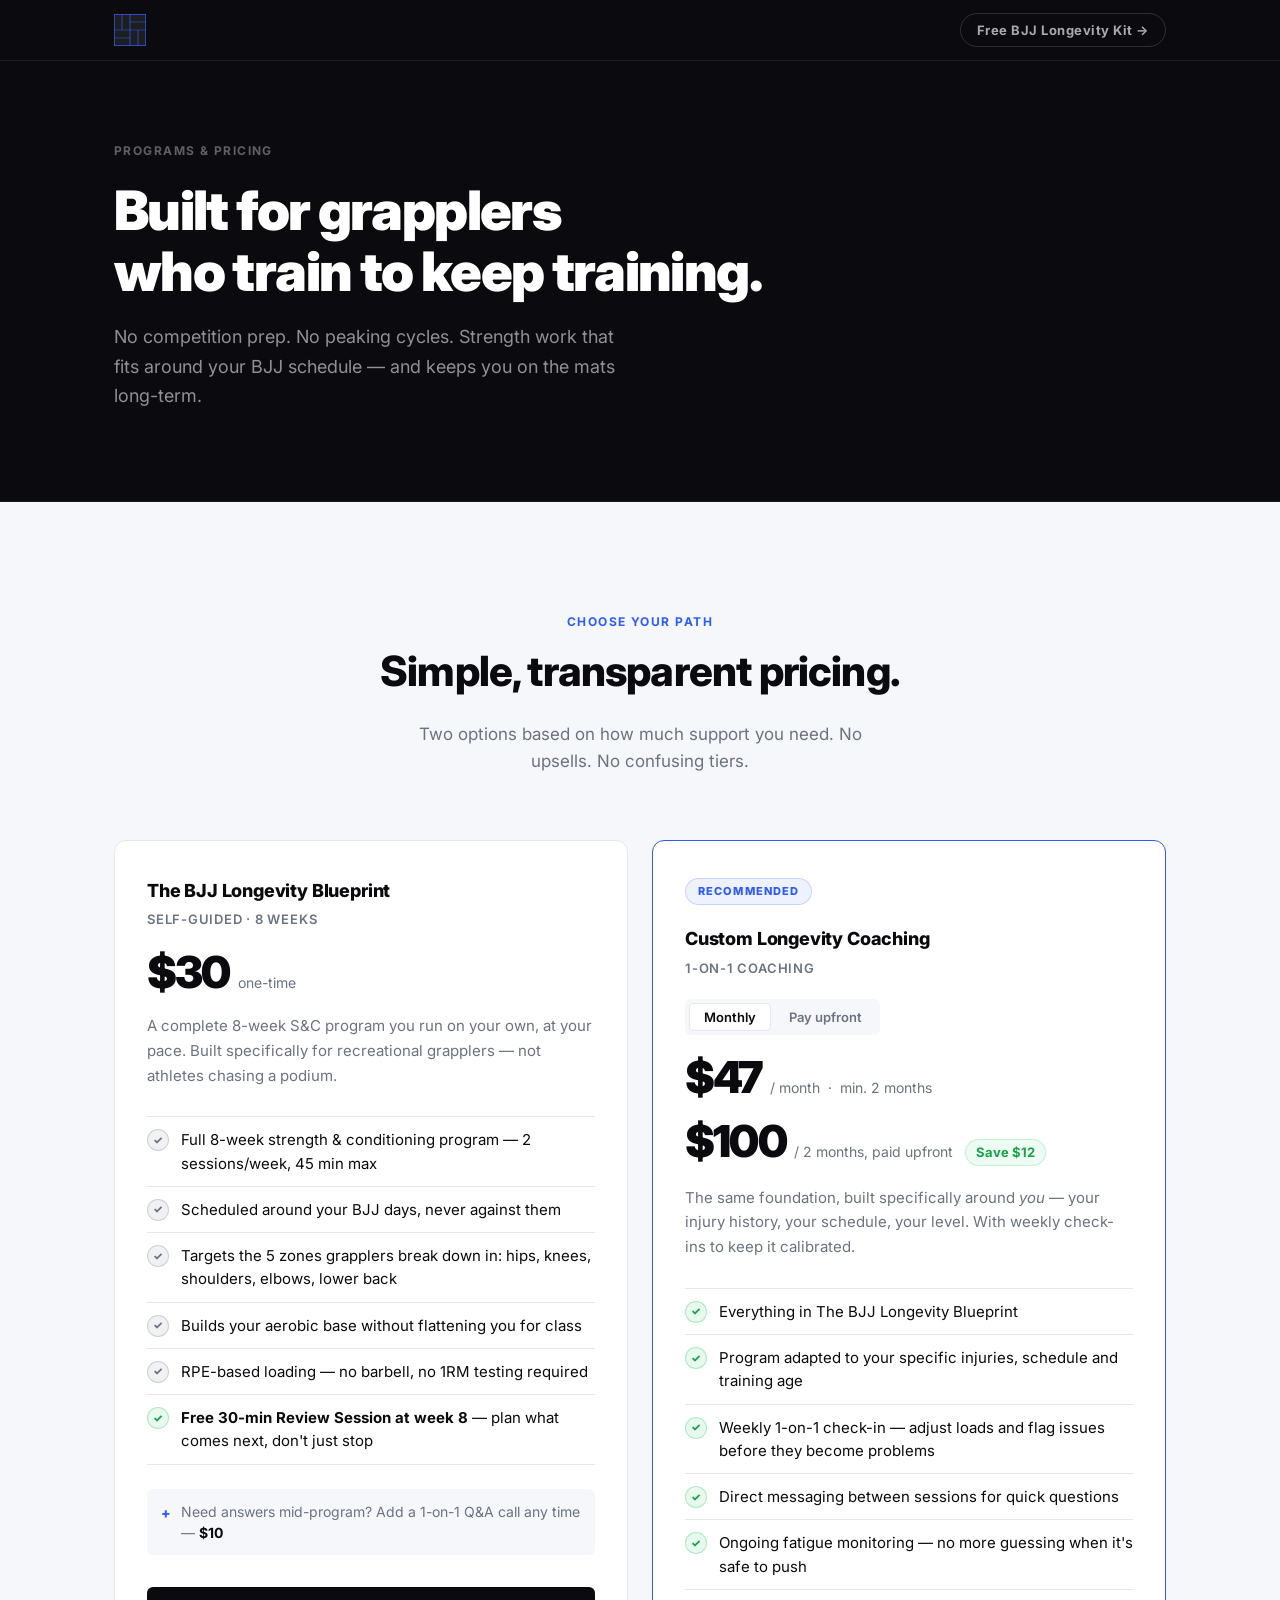
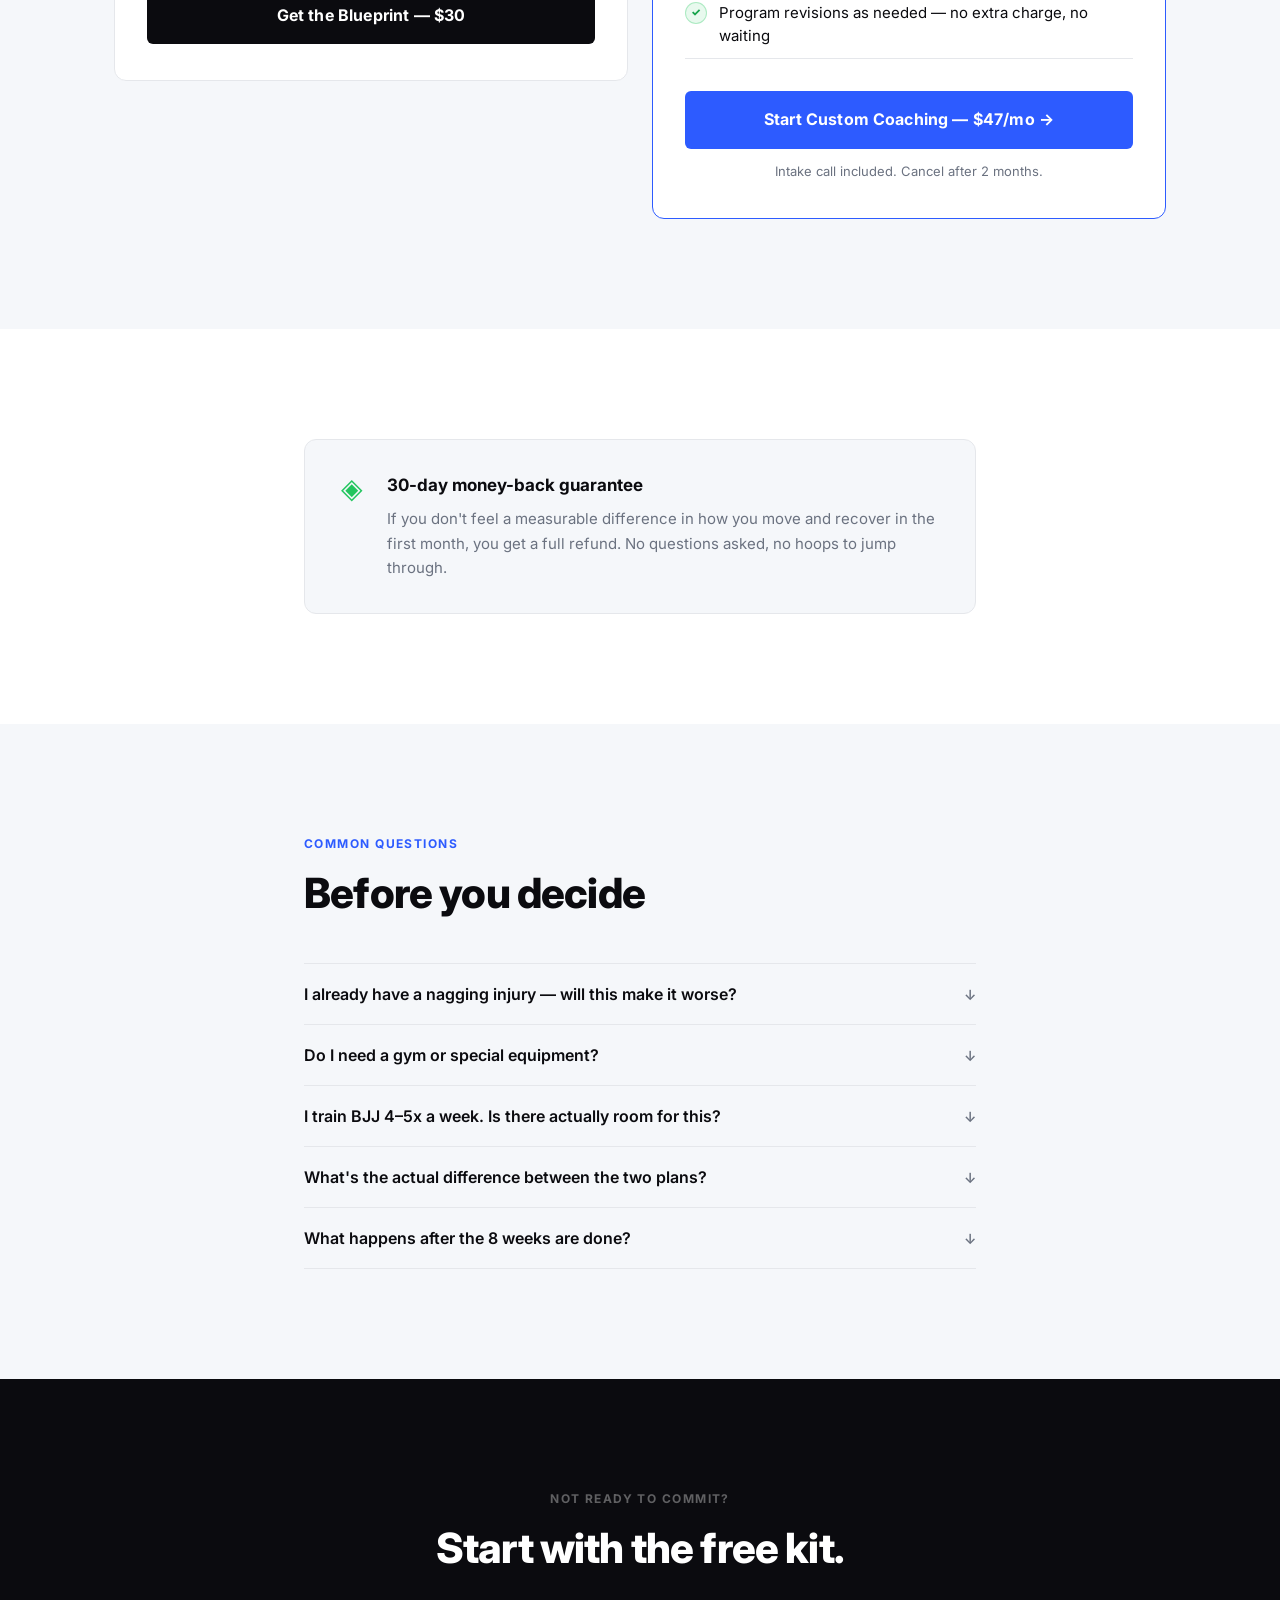
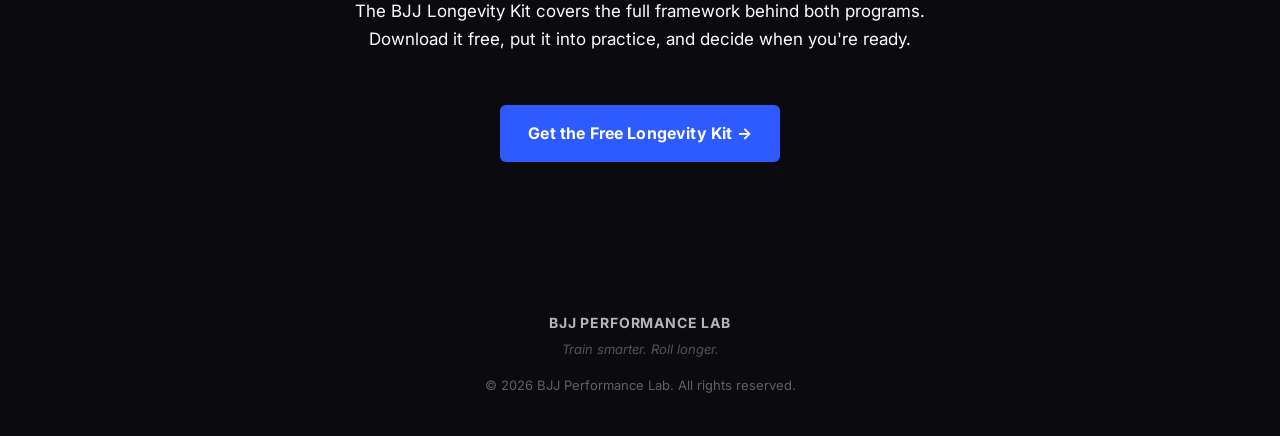
==== programs.html @ 955b558f "Add programs page, PayPal CTAs, fix logo path, and add pricing toggle - Add programs.html with two-t" ====
<!DOCTYPE html>
<html lang="en">
<head>
  <meta charset="UTF-8" />
  <meta name="viewport" content="width=device-width, initial-scale=1.0" />
  <title>Programs & Pricing — BJJ Performance Lab</title>
  <meta name="description" content="Strength and conditioning programs for BJJ practitioners who want to train pain-free for years. Two options: self-guided or 1-on-1 coaching." />
  <meta name="robots" content="index, follow" />
  <link rel="preconnect" href="https://fonts.googleapis.com" />
  <link rel="preconnect" href="https://fonts.gstatic.com" crossorigin />
  <link href="https://fonts.googleapis.com/css2?family=Inter:wght@400;500;600;700;800;900&display=swap" rel="stylesheet" />
  <link rel="stylesheet" href="styles.css" />
</head>
<body>

  <!-- ═══════════════════════════════════════════
       NAV
  ═══════════════════════════════════════════ -->
  <nav class="site-nav">
    <div class="container site-nav__inner">
      <a href="index.html" class="site-nav__logo">
        <img src="logo.svg" alt="BJJ Performance Lab" class="site-nav__logo-img" />
      </a>
      <a href="index.html" class="site-nav__pill">Free BJJ Longevity Kit →</a>
    </div>
  </nav>

  <!-- ═══════════════════════════════════════════
       HERO
  ═══════════════════════════════════════════ -->
  <section class="programs-hero">
    <div class="container">
      <div class="programs-hero__eyebrow fade-in">Programs &amp; Pricing</div>
      <h1 class="programs-hero__headline fade-in delay-1">
        Built for grapplers<br class="br-desktop" />
        who train to keep training.
      </h1>
      <p class="programs-hero__sub fade-in delay-2">
        No competition prep. No peaking cycles. Strength work that fits around
        your BJJ schedule — and keeps you on the mats long-term.
      </p>
    </div>
  </section>

  <!-- ═══════════════════════════════════════════
       PRICING
  ═══════════════════════════════════════════ -->
  <section class="section section--light">
    <div class="container">
      <div class="section__eyebrow text-center reveal">Choose your path</div>
      <h2 class="section__title text-center reveal">Simple, transparent pricing.</h2>
      <p class="pricing-intro reveal">
        Two options based on how much support you need. No upsells. No confusing tiers.
      </p>

      <div class="plan-grid">

        <!-- ── Plan 1 ── -->
        <div class="plan-card reveal">
          <div class="plan-card__header">
            <p class="plan-card__name">The BJJ Longevity Blueprint</p>
            <p class="plan-card__type">Self-guided · 8 weeks</p>
          </div>

          <div class="plan-price">
            <span class="plan-price__amount">$30</span>
            <span class="plan-price__period">one-time</span>
          </div>

          <p class="plan-card__desc">
            A complete 8-week S&amp;C program you run on your own, at your pace.
            Built specifically for recreational grapplers — not athletes chasing a podium.
          </p>

          <ul class="plan-features">
            <li class="plan-feature">
              <span class="plan-feature__check">✓</span>
              <span>Full 8-week strength &amp; conditioning program — 2 sessions/week, 45 min max</span>
            </li>
            <li class="plan-feature">
              <span class="plan-feature__check">✓</span>
              <span>Scheduled around your BJJ days, never against them</span>
            </li>
            <li class="plan-feature">
              <span class="plan-feature__check">✓</span>
              <span>Targets the 5 zones grapplers break down in: hips, knees, shoulders, elbows, lower back</span>
            </li>
            <li class="plan-feature">
              <span class="plan-feature__check">✓</span>
              <span>Builds your aerobic base without flattening you for class</span>
            </li>
            <li class="plan-feature">
              <span class="plan-feature__check">✓</span>
              <span>RPE-based loading — no barbell, no 1RM testing required</span>
            </li>
            <li class="plan-feature plan-feature--highlight">
              <span class="plan-feature__check plan-feature__check--green">✓</span>
              <span><strong>Free 30-min Review Session at week 8</strong> — plan what comes next, don't just stop</span>
            </li>
          </ul>

          <div class="plan-addon">
            <span class="plan-addon__plus">+</span>
            <span>Need answers mid-program? Add a 1-on-1 Q&amp;A call any time — <strong>$10</strong></span>
          </div>

          <a href="https://www.paypal.com/paypalme/TUUSUARIO/30" target="_blank" rel="noopener" class="btn btn--dark btn--full plan-cta">Get the Blueprint — $30</a>
        </div>

        <!-- ── Plan 2 ── -->
        <div class="plan-card plan-card--featured reveal" style="transition-delay: .14s;">
          <div class="plan-badge">Recommended</div>

          <div class="plan-card__header">
            <p class="plan-card__name">Custom Longevity Coaching</p>
            <p class="plan-card__type">1-on-1 coaching</p>
          </div>

          <div class="plan-price-toggle" role="group" aria-label="Billing period">
            <button class="price-toggle__btn price-toggle__btn--active" data-plan="monthly">Monthly</button>
            <button class="price-toggle__btn" data-plan="upfront">Pay upfront</button>
          </div>

          <div class="plan-price" id="price-monthly">
            <span class="plan-price__amount">$47</span>
            <span class="plan-price__period">/ month &nbsp;·&nbsp; min. 2 months</span>
          </div>
          <div class="plan-price" id="price-upfront" hidden>
            <span class="plan-price__amount">$100</span>
            <span class="plan-price__period">/ 2 months, paid upfront</span>
            <span class="plan-price__save">Save $12</span>
          </div>

          <p class="plan-card__desc">
            The same foundation, built specifically around <em>you</em> — your injury history,
            your schedule, your level. With weekly check-ins to keep it calibrated.
          </p>

          <ul class="plan-features">
            <li class="plan-feature">
              <span class="plan-feature__check plan-feature__check--green">✓</span>
              <span>Everything in The BJJ Longevity Blueprint</span>
            </li>
            <li class="plan-feature">
              <span class="plan-feature__check plan-feature__check--green">✓</span>
              <span>Program adapted to your specific injuries, schedule and training age</span>
            </li>
            <li class="plan-feature">
              <span class="plan-feature__check plan-feature__check--green">✓</span>
              <span>Weekly 1-on-1 check-in — adjust loads and flag issues before they become problems</span>
            </li>
            <li class="plan-feature">
              <span class="plan-feature__check plan-feature__check--green">✓</span>
              <span>Direct messaging between sessions for quick questions</span>
            </li>
            <li class="plan-feature">
              <span class="plan-feature__check plan-feature__check--green">✓</span>
              <span>Ongoing fatigue monitoring — no more guessing when it's safe to push</span>
            </li>
            <li class="plan-feature">
              <span class="plan-feature__check plan-feature__check--green">✓</span>
              <span>Program revisions as needed — no extra charge, no waiting</span>
            </li>
          </ul>

          <a href="https://www.paypal.com/paypalme/TUUSUARIO/47" target="_blank" rel="noopener" class="btn btn--primary btn--full plan-cta" id="featured-cta" data-url-monthly="https://www.paypal.com/paypalme/TUUSUARIO/47" data-url-upfront="https://www.paypal.com/paypalme/TUUSUARIO/100">
            Start Custom Coaching — $47/mo →
          </a>
          <p class="plan-card__footnote">Intake call included. Cancel after 2 months.</p>
        </div>

      </div>
    </div>
  </section>

  <!-- ═══════════════════════════════════════════
       GUARANTEE
  ═══════════════════════════════════════════ -->
  <section class="section section--white">
    <div class="container container--narrow">
      <div class="guarantee-box reveal">
        <div class="guarantee-mark">◈</div>
        <div>
          <h3 class="guarantee-title">30-day money-back guarantee</h3>
          <p class="guarantee-body">
            If you don't feel a measurable difference in how you move and recover
            in the first month, you get a full refund. No questions asked, no hoops to jump through.
          </p>
        </div>
      </div>
    </div>
  </section>

  <!-- ═══════════════════════════════════════════
       FAQ
  ═══════════════════════════════════════════ -->
  <section class="section section--light">
    <div class="container container--narrow">
      <div class="section__eyebrow reveal">Common questions</div>
      <h2 class="section__title reveal">Before you decide</h2>

      <div class="faq-list">

        <div class="faq-item reveal">
          <button class="faq-question" aria-expanded="false">
            I already have a nagging injury — will this make it worse?
            <span class="faq-arrow">↓</span>
          </button>
          <div class="faq-answer" role="region">
            <p>The Blueprint is built with joint longevity as the primary design constraint, not performance output. Every exercise selection prioritises load tolerance and tissue resilience over intensity. If you have a specific issue, the Custom Coaching plan lets us work around it directly from week one — no generic modifications, just a program built for your actual situation.</p>
          </div>
        </div>

        <div class="faq-item reveal">
          <button class="faq-question" aria-expanded="false">
            Do I need a gym or special equipment?
            <span class="faq-arrow">↓</span>
          </button>
          <div class="faq-answer" role="region">
            <p>No barbell required. The program is designed around equipment most people already have access to — dumbbells, resistance bands, and bodyweight movements. If you train at a fully-equipped gym, there are progressions for that too. Either way works.</p>
          </div>
        </div>

        <div class="faq-item reveal">
          <button class="faq-question" aria-expanded="false">
            I train BJJ 4–5x a week. Is there actually room for this?
            <span class="faq-arrow">↓</span>
          </button>
          <div class="faq-answer" role="region">
            <p>That's exactly who this is built for. The program caps at 2 strength sessions per week, never scheduled on your BJJ or open mat days. Sessions run 45 minutes max. The entire premise is that BJJ comes first — always. If you train 5 days on the mats, there are still 2 days to build the physical base that supports it.</p>
          </div>
        </div>

        <div class="faq-item reveal">
          <button class="faq-question" aria-expanded="false">
            What's the actual difference between the two plans?
            <span class="faq-arrow">↓</span>
          </button>
          <div class="faq-answer" role="region">
            <p>The Blueprint is a well-structured program you follow independently — it works for most recreational grapplers without modification. Custom Coaching starts from the same foundation, but adapts every variable to your specific context: injury history, schedule, training age, and goals. You also get weekly check-ins to course-correct in real time. If you're managing a chronic issue or want a coach in your corner, that's when Custom Coaching pays for itself.</p>
          </div>
        </div>

        <div class="faq-item reveal">
          <button class="faq-question" aria-expanded="false">
            What happens after the 8 weeks are done?
            <span class="faq-arrow">↓</span>
          </button>
          <div class="faq-answer" role="region">
            <p>Both plans include a free Review Session at the end of week 8. We go over what changed, what's still a work in progress, and map out what comes next — whether that's a follow-on program phase, continued coaching, or just a clear maintenance plan. You won't be left with a document and no direction.</p>
          </div>
        </div>

      </div>
    </div>
  </section>

  <!-- ═══════════════════════════════════════════
       FINAL CTA
  ═══════════════════════════════════════════ -->
  <section class="section section--cta">
    <div class="container container--narrow text-center">
      <div class="section__eyebrow reveal" style="color: rgba(255,255,255,.35);">Not ready to commit?</div>
      <h2 class="section__title reveal">Start with the free kit.</h2>
      <p class="section__body reveal" style="margin-inline: auto;">
        The BJJ Longevity Kit covers the full framework behind both programs.
        Download it free, put it into practice, and decide when you're ready.
      </p>
      <a href="index.html" class="btn btn--primary reveal programs-final-cta">Get the Free Longevity Kit →</a>
    </div>
  </section>

  <!-- ═══════════════════════════════════════════
       FOOTER
  ═══════════════════════════════════════════ -->
  <footer class="footer" id="contact">
    <div class="container">
      <p class="footer__brand">BJJ Performance Lab</p>
      <p class="footer__tagline">Train smarter. Roll longer.</p>
      <p class="footer__copy">© 2026 BJJ Performance Lab. All rights reserved.</p>
    </div>
  </footer>

  <script src="script.js"></script>
  <script src="programs.js"></script>
</body>
</html>
---- styles.css ----
/* ═══════════════════════════════════════════
   RESET & BASE
═══════════════════════════════════════════ */
*, *::before, *::after {
  box-sizing: border-box;
  margin: 0;
  padding: 0;
}

:root {
  --black:       #0B0B0F;
  --near-black:  #0B0B0F;
  --dark:        #0B0B0F;
  --dark-mid:    #1a1a24;
  --mid:         #3a3a3a;
  --subtle:      #6B7280;
  --border:      #e5e7eb;
  --light:       #F5F7FA;
  --white:       #ffffff;

  --accent:      #2D5BFF;
  --accent-dark: #1a3fd4;

  --font: 'Inter', -apple-system, BlinkMacSystemFont, 'Segoe UI', sans-serif;

  --radius-sm:  6px;
  --radius-md:  12px;
  --radius-lg:  20px;

  --shadow-sm:  none;
  --shadow-md:  none;
  --shadow-lg:  none;
}

html {
  scroll-behavior: smooth;
  -webkit-text-size-adjust: 100%;
}

body {
  font-family: var(--font);
  font-size: 16px;
  line-height: 1.6;
  color: var(--dark);
  background: var(--white);
  -webkit-font-smoothing: antialiased;
}

img { max-width: 100%; display: block; }
a   { color: inherit; text-decoration: none; }

/* ═══════════════════════════════════════════
   LAYOUT
═══════════════════════════════════════════ */
.container {
  width: 100%;
  max-width: 1100px;
  margin-inline: auto;
  padding-inline: 24px;
}
.container--narrow {
  max-width: 720px;
}

.text-center { text-align: center; }

.br-desktop { display: none; }
@media (min-width: 768px) {
  .br-desktop { display: block; }
}

/* ═══════════════════════════════════════════
   SECTION BASE
═══════════════════════════════════════════ */
.section {
  padding-block: 80px;
}
@media (min-width: 768px) {
  .section { padding-block: 110px; }
}

.section--white  { background: var(--white); }
.section--light  { background: var(--light); }
.section--dark   {
  background: var(--near-black);
  color: var(--white);
}
.section--cta {
  background: var(--dark);
  color: var(--white);
}

.section__eyebrow {
  font-size: 12px;
  font-weight: 700;
  letter-spacing: .12em;
  text-transform: uppercase;
  color: var(--accent);
  margin-bottom: 16px;
}

.section__title {
  font-size: clamp(1.75rem, 4vw, 2.6rem);
  font-weight: 800;
  line-height: 1.2;
  letter-spacing: -.02em;
  margin-bottom: 24px;
}

.section__body {
  font-size: 1.0625rem;
  color: inherit;
  opacity: .85;
  margin-bottom: 20px;
  max-width: 620px;
}
.section--white  .section__body,
.section--light  .section__body { color: var(--mid); opacity: 1; }

.section__body--large {
  font-size: 1.25rem;
  font-weight: 600;
  color: var(--dark);
}

.divider {
  width: 48px;
  height: 3px;
  background: var(--accent);
  margin-block: 32px;
  border-radius: 2px;
}
.text-center .divider { margin-inline: auto; }

/* ═══════════════════════════════════════════
   BUTTONS
═══════════════════════════════════════════ */
.btn {
  display: inline-flex;
  align-items: center;
  justify-content: center;
  font-family: var(--font);
  font-size: 1rem;
  font-weight: 700;
  letter-spacing: .01em;
  border: none;
  border-radius: var(--radius-sm);
  padding: 16px 28px;
  cursor: pointer;
  transition: background .18s ease, transform .12s ease, box-shadow .18s ease;
  white-space: nowrap;
}
.btn:active { transform: scale(.98); }

.btn--primary {
  background: var(--accent);
  color: var(--white);
}
.btn--primary:hover {
  background: var(--accent-dark);
}

.btn--full { width: 100%; }

/* ═══════════════════════════════════════════
   HERO
═══════════════════════════════════════════ */
.hero {
  background: var(--black);
  color: var(--white);
  padding-block: 90px 100px;
  position: relative;
  overflow: hidden;
}

.hero::before {
  content: '';
  position: absolute;
  inset: 0;
  background: none;
  pointer-events: none;
}

.hero__badge {
  display: inline-flex;
  align-items: center;
  gap: 8px;
  font-size: 12px;
  font-weight: 700;
  letter-spacing: .1em;
  text-transform: uppercase;
  color: rgba(255,255,255,.5);
  border: 1px solid rgba(255,255,255,.12);
  border-radius: 100px;
  padding: 6px 14px;
  margin-bottom: 28px;
}

.hero__headline {
  font-size: clamp(2.2rem, 5.5vw, 3.8rem);
  font-weight: 900;
  line-height: 1.12;
  letter-spacing: -.03em;
  margin-bottom: 24px;
  max-width: 780px;
}

.hero__sub {
  font-size: clamp(1rem, 2vw, 1.2rem);
  line-height: 1.65;
  color: rgba(255,255,255,.7);
  margin-bottom: 44px;
  max-width: 560px;
}
.hero__sub strong { color: var(--white); }

.hero__proof {
  display: flex;
  align-items: center;
  gap: 10px;
  font-size: .875rem;
  color: rgba(255,255,255,.4);
  margin-top: 20px;
}
.proof-dot {
  width: 8px;
  height: 8px;
  border-radius: 50%;
  background: #22c55e;
  flex-shrink: 0;
  box-shadow: 0 0 0 3px rgba(34,197,94,.25);
  animation: pulse-dot 2s ease-in-out infinite;
}
@keyframes pulse-dot {
  0%, 100% { box-shadow: 0 0 0 3px rgba(34,197,94,.25); }
  50%       { box-shadow: 0 0 0 6px rgba(34,197,94,.10); }
}

/* ═══════════════════════════════════════════
   OPT-IN BOX
═══════════════════════════════════════════ */
.opt-in-box {
  background: rgba(255,255,255,.05);
  border: 1px solid rgba(255,255,255,.1);
  border-radius: var(--radius-md);
  padding: 32px;
  max-width: 560px;
  backdrop-filter: blur(10px);
}
.opt-in-box--cta {
  background: rgba(255,255,255,.04);
  border-color: rgba(255,255,255,.1);
  margin-inline: auto;
  max-width: 520px;
}

.opt-in-box__label {
  font-size: .9375rem;
  color: rgba(255,255,255,.6);
  margin-bottom: 20px;
}
.opt-in-box__label strong { color: var(--white); }

.opt-in-form {}

.form-row {
  display: flex;
  flex-direction: column;
  gap: 12px;
  margin-bottom: 14px;
}
@media (min-width: 520px) {
  .form-row { flex-direction: row; }
  .form-row input { flex: 1; }
}

.opt-in-form input {
  font-family: var(--font);
  font-size: .9375rem;
  color: var(--white);
  background: rgba(255,255,255,.08);
  border: 1px solid rgba(255,255,255,.15);
  border-radius: var(--radius-sm);
  padding: 14px 16px;
  width: 100%;
  outline: none;
  transition: border-color .15s, background .15s;
}
.opt-in-form input::placeholder { color: rgba(255,255,255,.35); }
.opt-in-form input:focus {
  border-color: rgba(255,255,255,.4);
  background: rgba(255,255,255,.12);
}
.opt-in-form input.error {
  border-color: var(--accent);
}

.opt-in-box__disclaimer {
  font-size: .8125rem;
  color: rgba(255,255,255,.3);
  text-align: center;
  margin-top: 12px;
}

/* Form success state */
.form-success {
  display: flex;
  flex-direction: column;
  align-items: center;
  gap: 12px;
  padding: 16px 0;
  color: var(--white);
  text-align: center;
}
.form-success__icon {
  display: flex;
  align-items: center;
  justify-content: center;
  width: 48px;
  height: 48px;
  background: rgba(34,197,94,.2);
  border: 2px solid #22c55e;
  border-radius: 50%;
  font-size: 1.25rem;
  color: #22c55e;
}
.form-success p { opacity: .9; }

/* ═══════════════════════════════════════════
   PROBLEM / PAIN CARDS
═══════════════════════════════════════════ */
.pain-grid {
  display: grid;
  gap: 20px;
  margin-top: 48px;
}
@media (min-width: 680px) {
  .pain-grid { grid-template-columns: repeat(3, 1fr); }
}

.pain-card {
  background: var(--white);
  border: 1px solid var(--border);
  border-radius: var(--radius-md);
  padding: 28px 24px;
  transition: border-color .2s;
}
.pain-card:hover {
  border-color: #d1d5db;
}
.pain-card__icon {
  font-size: 2rem;
  margin-bottom: 14px;
}
.pain-card h3 {
  font-size: 1.0625rem;
  font-weight: 700;
  margin-bottom: 8px;
  color: var(--dark);
}
.pain-card p {
  font-size: .9375rem;
  color: var(--subtle);
  line-height: 1.6;
}

/* ═══════════════════════════════════════════
   COST LIST
═══════════════════════════════════════════ */
.cost-list {
  list-style: none;
  display: flex;
  flex-direction: column;
  gap: 16px;
  margin-top: 40px;
}

.cost-list__item {
  display: flex;
  align-items: flex-start;
  gap: 16px;
  font-size: 1.0625rem;
  color: rgba(255,255,255,.8);
  line-height: 1.55;
  padding: 18px 22px;
  background: rgba(255,255,255,.04);
  border: 1px solid rgba(255,255,255,.06);
  border-radius: var(--radius-sm);
}
.cost-list__icon {
  color: var(--accent);
  font-weight: 700;
  font-size: 1.1rem;
  flex-shrink: 0;
  margin-top: 2px;
}

/* ═══════════════════════════════════════════
   BENEFIT LIST
═══════════════════════════════════════════ */
.benefit-list {
  list-style: none;
  display: flex;
  flex-direction: column;
  gap: 0;
  margin-top: 48px;
}

.benefit-list__item {
  display: flex;
  align-items: flex-start;
  gap: 20px;
  padding: 24px 0;
  border-bottom: 1px solid var(--border);
}
.benefit-list__item:first-child {
  border-top: 1px solid var(--border);
}

.benefit-list__check {
  display: flex;
  align-items: center;
  justify-content: center;
  width: 28px;
  height: 28px;
  background: rgba(34,197,94,.1);
  border: 2px solid rgba(34,197,94,.3);
  border-radius: 50%;
  font-size: .8125rem;
  font-weight: 800;
  color: #16a34a;
  flex-shrink: 0;
  margin-top: 2px;
}

.benefit-list__item > div {
  display: flex;
  flex-direction: column;
  gap: 4px;
}
.benefit-list__item strong {
  font-size: 1.0625rem;
  font-weight: 700;
  color: var(--dark);
}
.benefit-list__item p {
  font-size: .9375rem;
  color: var(--subtle);
  line-height: 1.6;
  margin: 0;
}

/* ═══════════════════════════════════════════
   KIT CONTENTS
═══════════════════════════════════════════ */
.kit-contents {
  display: flex;
  flex-direction: column;
  gap: 0;
  margin-top: 44px;
  border-radius: var(--radius-md);
  overflow: hidden;
  border: 1px solid var(--border);
}

.kit-item {
  display: flex;
  align-items: flex-start;
  gap: 20px;
  padding: 24px;
  background: var(--white);
  border-bottom: 1px solid var(--border);
  transition: background .15s;
}
.kit-item:last-child { border-bottom: none; }
.kit-item:hover { background: #fafafa; }

.kit-item__num {
  font-size: .8125rem;
  font-weight: 800;
  letter-spacing: .06em;
  color: var(--accent);
  flex-shrink: 0;
  width: 28px;
  padding-top: 2px;
}
.kit-item strong {
  font-size: 1.0625rem;
  font-weight: 700;
  color: var(--dark);
  display: block;
  margin-bottom: 4px;
}
.kit-item p {
  font-size: .9375rem;
  color: var(--subtle);
  line-height: 1.6;
  margin: 0;
}

/* ═══════════════════════════════════════════
   FOOTER
═══════════════════════════════════════════ */
.footer {
  background: var(--black);
  color: rgba(255,255,255,.35);
  padding-block: 40px;
  text-align: center;
}
.footer__brand {
  font-size: .875rem;
  font-weight: 700;
  color: rgba(255,255,255,.7);
  letter-spacing: .06em;
  text-transform: uppercase;
  margin-bottom: 4px;
}
.footer__tagline {
  font-size: .8125rem;
  font-style: italic;
  margin-bottom: 16px;
  color: rgba(255,255,255,.3);
}
.footer__copy {
  font-size: .8125rem;
}

/* ═══════════════════════════════════════════
   ANIMATIONS
═══════════════════════════════════════════ */
.fade-in {
  opacity: 0;
  transform: translateY(16px);
  animation: fadeInUp .55s ease forwards;
}
.delay-1 { animation-delay: .10s; }
.delay-2 { animation-delay: .22s; }
.delay-3 { animation-delay: .36s; }
.delay-4 { animation-delay: .52s; }

@keyframes fadeInUp {
  to {
    opacity: 1;
    transform: translateY(0);
  }
}

/* Scroll-triggered reveal */
.reveal {
  opacity: 0;
  transform: translateY(22px);
  transition: opacity .55s ease, transform .55s ease;
}
.reveal.is-visible {
  opacity: 1;
  transform: translateY(0);
}

/* Stagger reveals inside containers */
.pain-card.reveal:nth-child(2) { transition-delay: .1s; }
.pain-card.reveal:nth-child(3) { transition-delay: .2s; }
.cost-list__item.reveal:nth-child(2) { transition-delay: .08s; }
.cost-list__item.reveal:nth-child(3) { transition-delay: .16s; }
.cost-list__item.reveal:nth-child(4) { transition-delay: .24s; }
.benefit-list__item.reveal:nth-child(2) { transition-delay: .06s; }
.benefit-list__item.reveal:nth-child(3) { transition-delay: .12s; }
.benefit-list__item.reveal:nth-child(4) { transition-delay: .18s; }
.benefit-list__item.reveal:nth-child(5) { transition-delay: .24s; }
.kit-item.reveal:nth-child(2) { transition-delay: .08s; }
.kit-item.reveal:nth-child(3) { transition-delay: .16s; }
.kit-item.reveal:nth-child(4) { transition-delay: .24s; }

/* ═══════════════════════════════════════════
   SITE NAV
═══════════════════════════════════════════ */
.site-nav {
  background: var(--black);
  border-bottom: 1px solid rgba(255,255,255,.07);
  position: sticky;
  top: 0;
  z-index: 100;
}

.site-nav__inner {
  display: flex;
  align-items: center;
  justify-content: space-between;
  height: 60px;
}

.site-nav__logo {
  display: flex;
  align-items: center;
  flex-shrink: 0;
}

.site-nav__logo-img {
  height: 32px;
  width: auto;
}

.site-nav__pill {
  font-size: .8125rem;
  font-weight: 700;
  letter-spacing: .04em;
  color: rgba(255,255,255,.65);
  border: 1px solid rgba(255,255,255,.15);
  border-radius: 100px;
  padding: 6px 16px;
  transition: color .18s, border-color .18s;
  white-space: nowrap;
}
.site-nav__pill:hover {
  color: var(--white);
  border-color: rgba(255,255,255,.35);
}

/* ═══════════════════════════════════════════
   PROGRAMS HERO
═══════════════════════════════════════════ */
.programs-hero {
  background: var(--black);
  color: var(--white);
  padding-block: 80px 90px;
  border-bottom: 1px solid rgba(255,255,255,.06);
}

.programs-hero__eyebrow {
  font-size: 12px;
  font-weight: 700;
  letter-spacing: .12em;
  text-transform: uppercase;
  color: rgba(255,255,255,.35);
  margin-bottom: 20px;
}

.programs-hero__headline {
  font-size: clamp(2rem, 5vw, 3.4rem);
  font-weight: 900;
  line-height: 1.12;
  letter-spacing: -.03em;
  margin-bottom: 20px;
  max-width: 700px;
}

.programs-hero__sub {
  font-size: clamp(.9375rem, 2vw, 1.125rem);
  line-height: 1.65;
  color: rgba(255,255,255,.55);
  max-width: 520px;
}

/* ═══════════════════════════════════════════
   PRICING INTRO
═══════════════════════════════════════════ */
.pricing-intro {
  font-size: 1.0625rem;
  color: var(--subtle);
  text-align: center;
  max-width: 480px;
  margin-inline: auto;
  margin-bottom: 64px;
}

/* ═══════════════════════════════════════════
   PLAN GRID
═══════════════════════════════════════════ */
.plan-grid {
  display: grid;
  gap: 24px;
  align-items: start;
}
@media (min-width: 820px) {
  .plan-grid { grid-template-columns: 1fr 1fr; }
}

/* ═══════════════════════════════════════════
   PLAN CARD
═══════════════════════════════════════════ */
.plan-card {
  background: var(--white);
  border: 1px solid var(--border);
  border-radius: var(--radius-md);
  padding: 36px 32px;
  position: relative;
}

.plan-card--featured {
  border-color: var(--accent);
  border-width: 1.5px;
}

.plan-badge {
  display: inline-block;
  font-size: 11px;
  font-weight: 800;
  letter-spacing: .1em;
  text-transform: uppercase;
  color: var(--accent);
  background: rgba(45,91,255,.08);
  border: 1px solid rgba(45,91,255,.2);
  border-radius: 100px;
  padding: 4px 12px;
  margin-bottom: 20px;
}

.plan-card__header {
  margin-bottom: 20px;
}

.plan-card__name {
  font-size: 1.125rem;
  font-weight: 800;
  color: var(--dark);
  letter-spacing: -.01em;
  margin-bottom: 4px;
}

.plan-card__type {
  font-size: .8125rem;
  font-weight: 600;
  letter-spacing: .06em;
  text-transform: uppercase;
  color: var(--subtle);
}

/* ═══════════════════════════════════════════
   PLAN PRICE
═══════════════════════════════════════════ */
.plan-price {
  display: flex;
  align-items: baseline;
  gap: 8px;
  flex-wrap: wrap;
  margin-bottom: 20px;
}

.plan-price__amount {
  font-size: clamp(2.25rem, 5vw, 2.75rem);
  font-weight: 900;
  letter-spacing: -.04em;
  color: var(--dark);
  line-height: 1;
}

.plan-price__period {
  font-size: .875rem;
  color: var(--subtle);
  line-height: 1.4;
}

.plan-price__save {
  font-size: .8125rem;
  font-weight: 700;
  color: #16a34a;
  background: rgba(34,197,94,.08);
  border: 1px solid rgba(34,197,94,.2);
  border-radius: 100px;
  padding: 2px 10px;
  margin-left: 4px;
}

/* ═══════════════════════════════════════════
   PRICE TOGGLE
═══════════════════════════════════════════ */
.plan-price-toggle {
  display: flex;
  gap: 4px;
  background: var(--light);
  border-radius: var(--radius-sm);
  padding: 4px;
  width: fit-content;
  margin-bottom: 20px;
}

.price-toggle__btn {
  font-family: var(--font);
  font-size: .8125rem;
  font-weight: 600;
  color: var(--subtle);
  background: transparent;
  border: none;
  border-radius: 4px;
  padding: 5px 14px;
  cursor: pointer;
  transition: background .15s, color .15s;
}

.price-toggle__btn--active {
  background: var(--white);
  color: var(--dark);
  border: 1px solid var(--border);
}

/* ═══════════════════════════════════════════
   PLAN DESCRIPTION
═══════════════════════════════════════════ */
.plan-card__desc {
  font-size: .9375rem;
  color: var(--subtle);
  line-height: 1.65;
  margin-bottom: 28px;
}

/* ═══════════════════════════════════════════
   PLAN FEATURES
═══════════════════════════════════════════ */
.plan-features {
  list-style: none;
  display: flex;
  flex-direction: column;
  gap: 0;
  margin-bottom: 24px;
}

.plan-feature {
  display: flex;
  align-items: flex-start;
  gap: 12px;
  padding: 11px 0;
  border-bottom: 1px solid var(--border);
  font-size: .9375rem;
  color: var(--dark);
  line-height: 1.55;
}
.plan-feature:first-child { border-top: 1px solid var(--border); }

.plan-feature--highlight {
  color: var(--dark);
}
.plan-feature--highlight strong { font-weight: 700; }

.plan-feature__check {
  display: flex;
  align-items: center;
  justify-content: center;
  width: 22px;
  height: 22px;
  border-radius: 50%;
  font-size: .6875rem;
  font-weight: 800;
  flex-shrink: 0;
  margin-top: 1px;
  background: rgba(107,114,128,.1);
  border: 1.5px solid rgba(107,114,128,.25);
  color: var(--subtle);
}

.plan-feature__check--green {
  background: rgba(34,197,94,.1);
  border-color: rgba(34,197,94,.3);
  color: #16a34a;
}

/* ═══════════════════════════════════════════
   PLAN ADD-ON NOTE
═══════════════════════════════════════════ */
.plan-addon {
  display: flex;
  align-items: flex-start;
  gap: 10px;
  background: var(--light);
  border-radius: var(--radius-sm);
  padding: 12px 14px;
  font-size: .875rem;
  color: var(--subtle);
  line-height: 1.5;
  margin-bottom: 24px;
}
.plan-addon strong { color: var(--dark); }

.plan-addon__plus {
  font-size: .875rem;
  font-weight: 800;
  color: var(--accent);
  flex-shrink: 0;
  margin-top: 1px;
}

/* ═══════════════════════════════════════════
   PLAN CTA
═══════════════════════════════════════════ */
.plan-cta {
  margin-top: 8px;
}

.plan-card__footnote {
  font-size: .8125rem;
  color: var(--subtle);
  text-align: center;
  margin-top: 12px;
}

/* ═══════════════════════════════════════════
   BUTTONS (new variants)
═══════════════════════════════════════════ */
.btn--dark {
  background: var(--dark);
  color: var(--white);
}
.btn--dark:hover {
  background: #1a1a24;
}

/* ═══════════════════════════════════════════
   GUARANTEE
═══════════════════════════════════════════ */
.guarantee-box {
  display: flex;
  align-items: flex-start;
  gap: 24px;
  background: var(--light);
  border: 1px solid var(--border);
  border-radius: var(--radius-md);
  padding: 32px 36px;
}
@media (max-width: 560px) {
  .guarantee-box { flex-direction: column; gap: 16px; padding: 24px; }
}

.guarantee-mark {
  font-size: 1.75rem;
  color: #22c55e;
  flex-shrink: 0;
  line-height: 1;
  margin-top: 2px;
}

.guarantee-title {
  font-size: 1.0625rem;
  font-weight: 700;
  color: var(--dark);
  margin-bottom: 8px;
}

.guarantee-body {
  font-size: .9375rem;
  color: var(--subtle);
  line-height: 1.65;
  margin: 0;
}

/* ═══════════════════════════════════════════
   FAQ
═══════════════════════════════════════════ */
.faq-list {
  margin-top: 44px;
  display: flex;
  flex-direction: column;
  gap: 0;
}

.faq-item {
  border-bottom: 1px solid var(--border);
}
.faq-item:first-child { border-top: 1px solid var(--border); }

.faq-question {
  width: 100%;
  display: flex;
  align-items: center;
  justify-content: space-between;
  gap: 16px;
  background: none;
  border: none;
  font-family: var(--font);
  font-size: 1rem;
  font-weight: 600;
  color: var(--dark);
  text-align: left;
  padding: 20px 0;
  cursor: pointer;
  transition: color .15s;
}
.faq-question:hover { color: var(--accent); }

.faq-arrow {
  font-size: .875rem;
  color: var(--subtle);
  flex-shrink: 0;
  transition: transform .25s ease, color .15s;
}
.faq-item--open .faq-arrow {
  transform: rotate(180deg);
  color: var(--accent);
}

.faq-answer {
  max-height: 0;
  overflow: hidden;
  transition: max-height .3s ease;
}

.faq-answer p {
  font-size: .9375rem;
  color: var(--subtle);
  line-height: 1.7;
  padding-bottom: 20px;
  margin: 0;
}

/* ═══════════════════════════════════════════
   PROGRAMS FINAL CTA BUTTON
═══════════════════════════════════════════ */
.programs-final-cta {
  margin-top: 32px;
  display: inline-flex;
}

/* ═══════════════════════════════════════════
   REVEAL STAGGER — PRICING
═══════════════════════════════════════════ */
.plan-feature.reveal:nth-child(2) { transition-delay: .05s; }
.plan-feature.reveal:nth-child(3) { transition-delay: .10s; }
.plan-feature.reveal:nth-child(4) { transition-delay: .15s; }
.plan-feature.reveal:nth-child(5) { transition-delay: .20s; }
.plan-feature.reveal:nth-child(6) { transition-delay: .25s; }
.faq-item.reveal:nth-child(2)     { transition-delay: .06s; }
.faq-item.reveal:nth-child(3)     { transition-delay: .12s; }
.faq-item.reveal:nth-child(4)     { transition-delay: .18s; }
.faq-item.reveal:nth-child(5)     { transition-delay: .24s; }
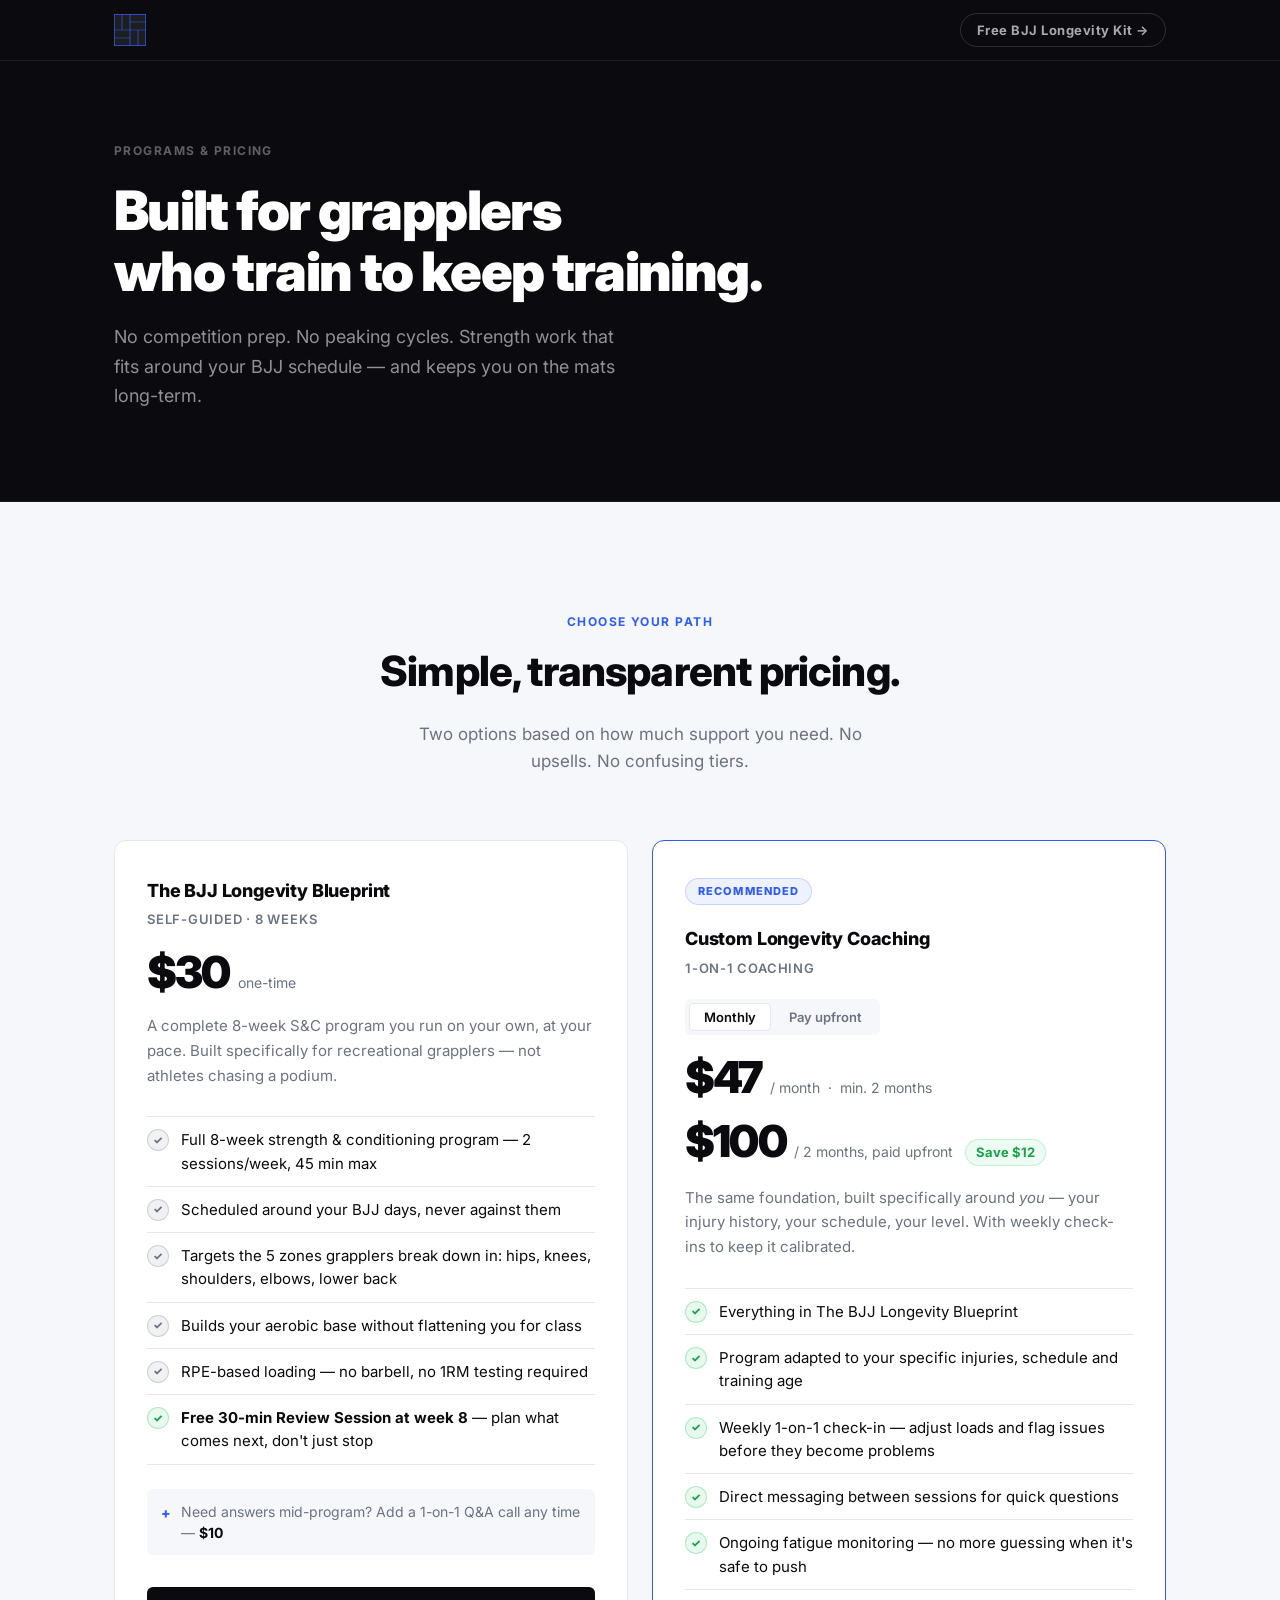
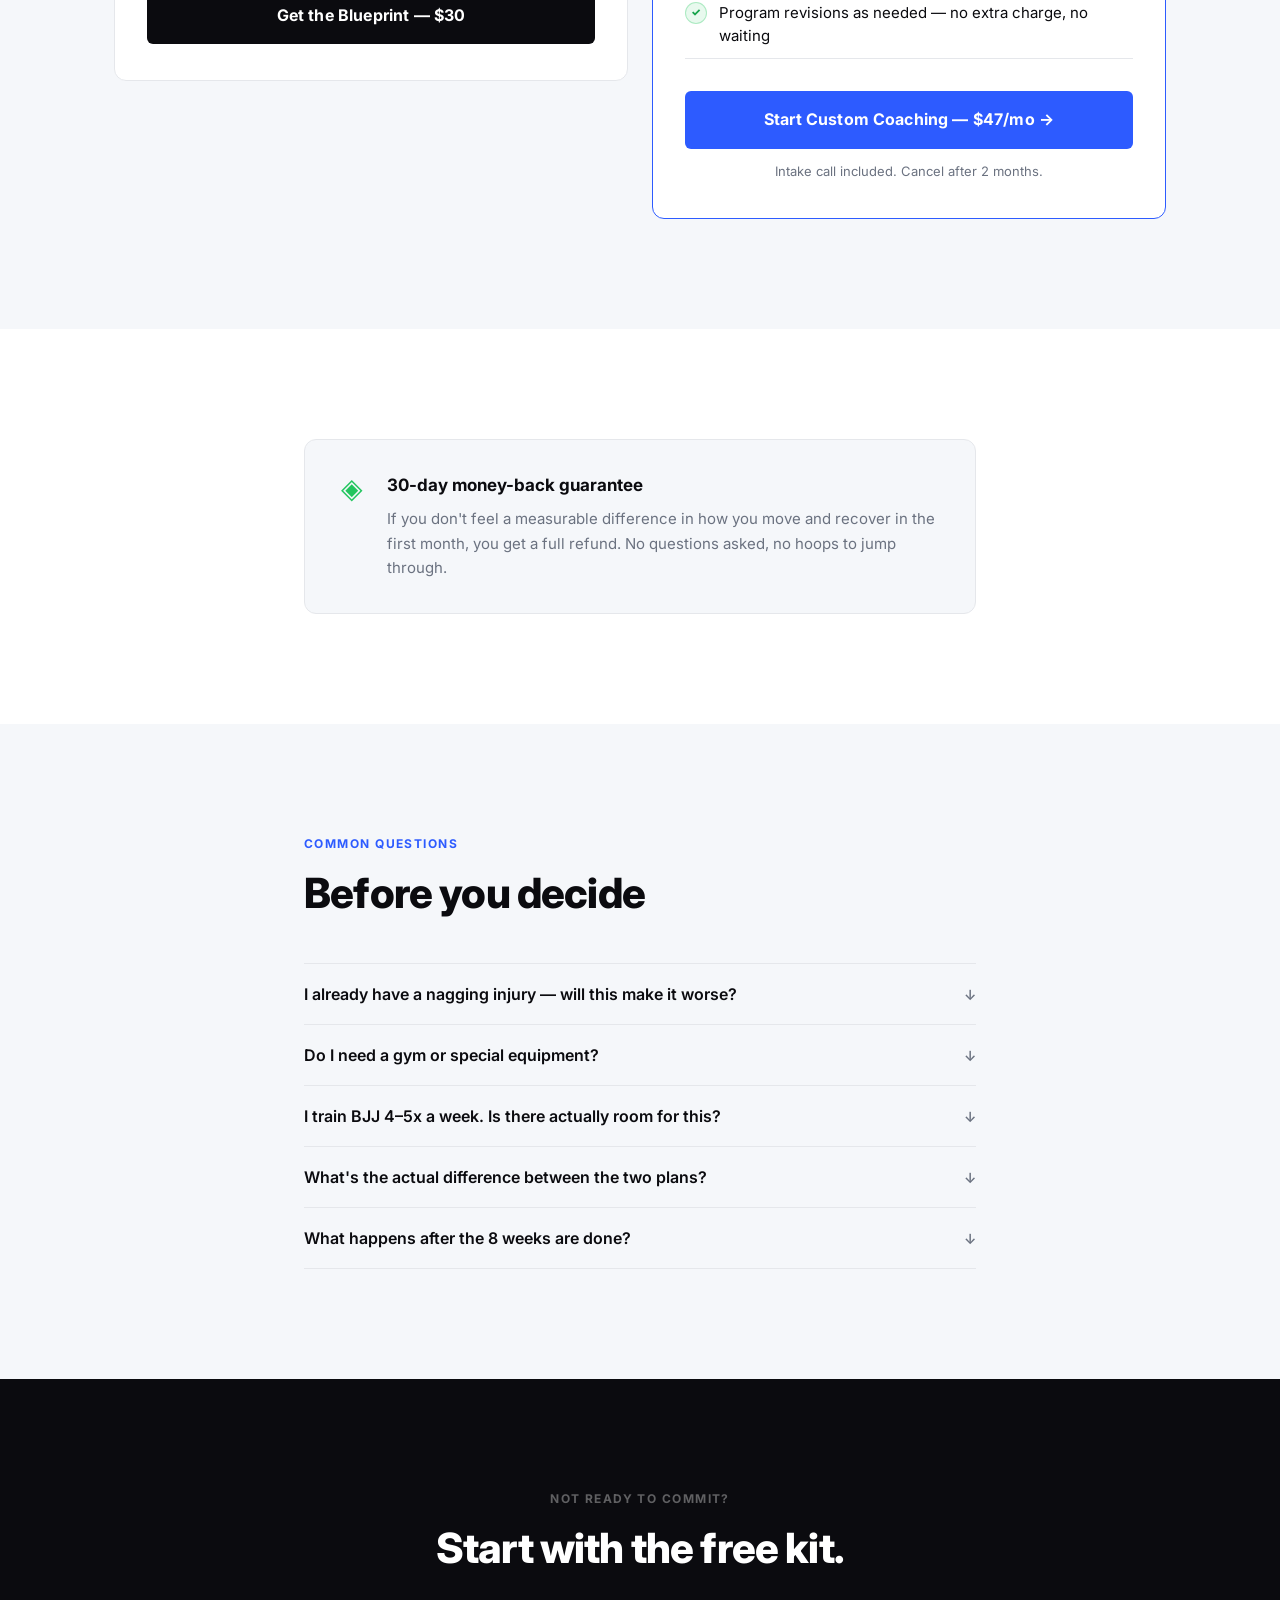
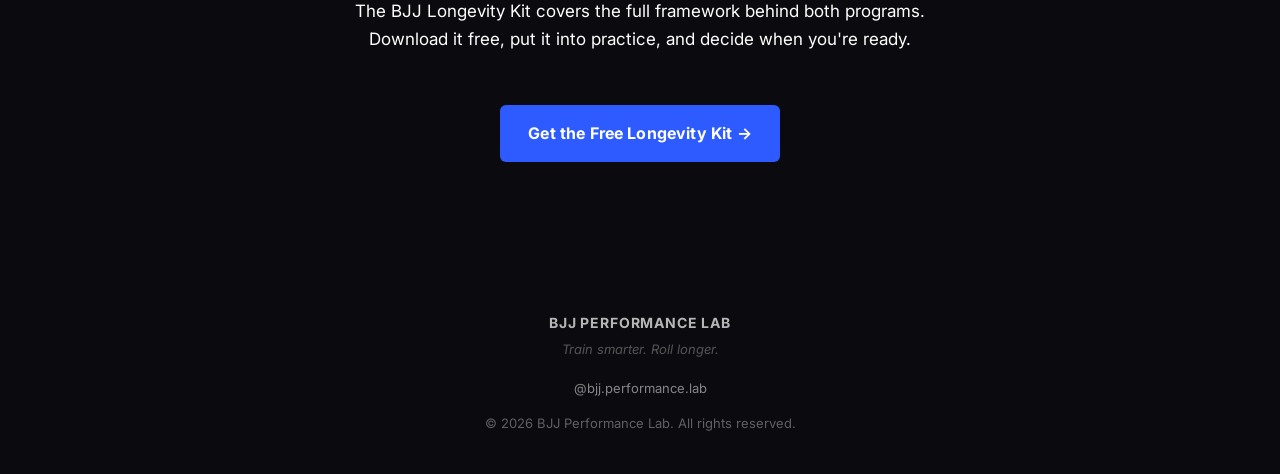
==== commit 8dc1b0f8: "Add Instagram link to footer" ====
--- a/programs.html
+++ b/programs.html
@@ -6,6 +6,11 @@
   <title>Programs & Pricing — BJJ Performance Lab</title>
   <meta name="description" content="Strength and conditioning programs for BJJ practitioners who want to train pain-free for years. Two options: self-guided or 1-on-1 coaching." />
   <meta name="robots" content="index, follow" />
+  <meta property="og:title" content="Programs & Pricing — BJJ Performance Lab" />
+  <meta property="og:description" content="Strength and conditioning programs for BJJ practitioners who want to train pain-free for years. Two options: self-guided or 1-on-1 coaching." />
+  <meta property="og:type" content="website" />
+  <meta property="og:url" content="https://humadro.github.io/bjj-performance-lab/programs" />
+  <link rel="icon" type="image/svg+xml" href="logo.svg" />
   <link rel="preconnect" href="https://fonts.googleapis.com" />
   <link rel="preconnect" href="https://fonts.gstatic.com" crossorigin />
   <link href="https://fonts.googleapis.com/css2?family=Inter:wght@400;500;600;700;800;900&display=swap" rel="stylesheet" />
@@ -277,10 +282,12 @@
     <div class="container">
       <p class="footer__brand">BJJ Performance Lab</p>
       <p class="footer__tagline">Train smarter. Roll longer.</p>
+      <p class="footer__social"><a href="https://www.instagram.com/bjj.performance.lab" target="_blank" rel="noopener" class="footer__ig-link">@bjj.performance.lab</a></p>
       <p class="footer__copy">© 2026 BJJ Performance Lab. All rights reserved.</p>
     </div>
   </footer>
 
+  <script src="config.js"></script>
   <script src="script.js"></script>
   <script src="programs.js"></script>
 </body>
--- a/styles.css
+++ b/styles.css
@@ -520,6 +520,18 @@
   font-style: italic;
   margin-bottom: 16px;
   color: rgba(255,255,255,.3);
+}
+.footer__social {
+  margin-bottom: 12px;
+}
+.footer__ig-link {
+  font-size: .8125rem;
+  color: rgba(255,255,255,.5);
+  text-decoration: none;
+  transition: color .2s;
+}
+.footer__ig-link:hover {
+  color: #fff;
 }
 .footer__copy {
   font-size: .8125rem;
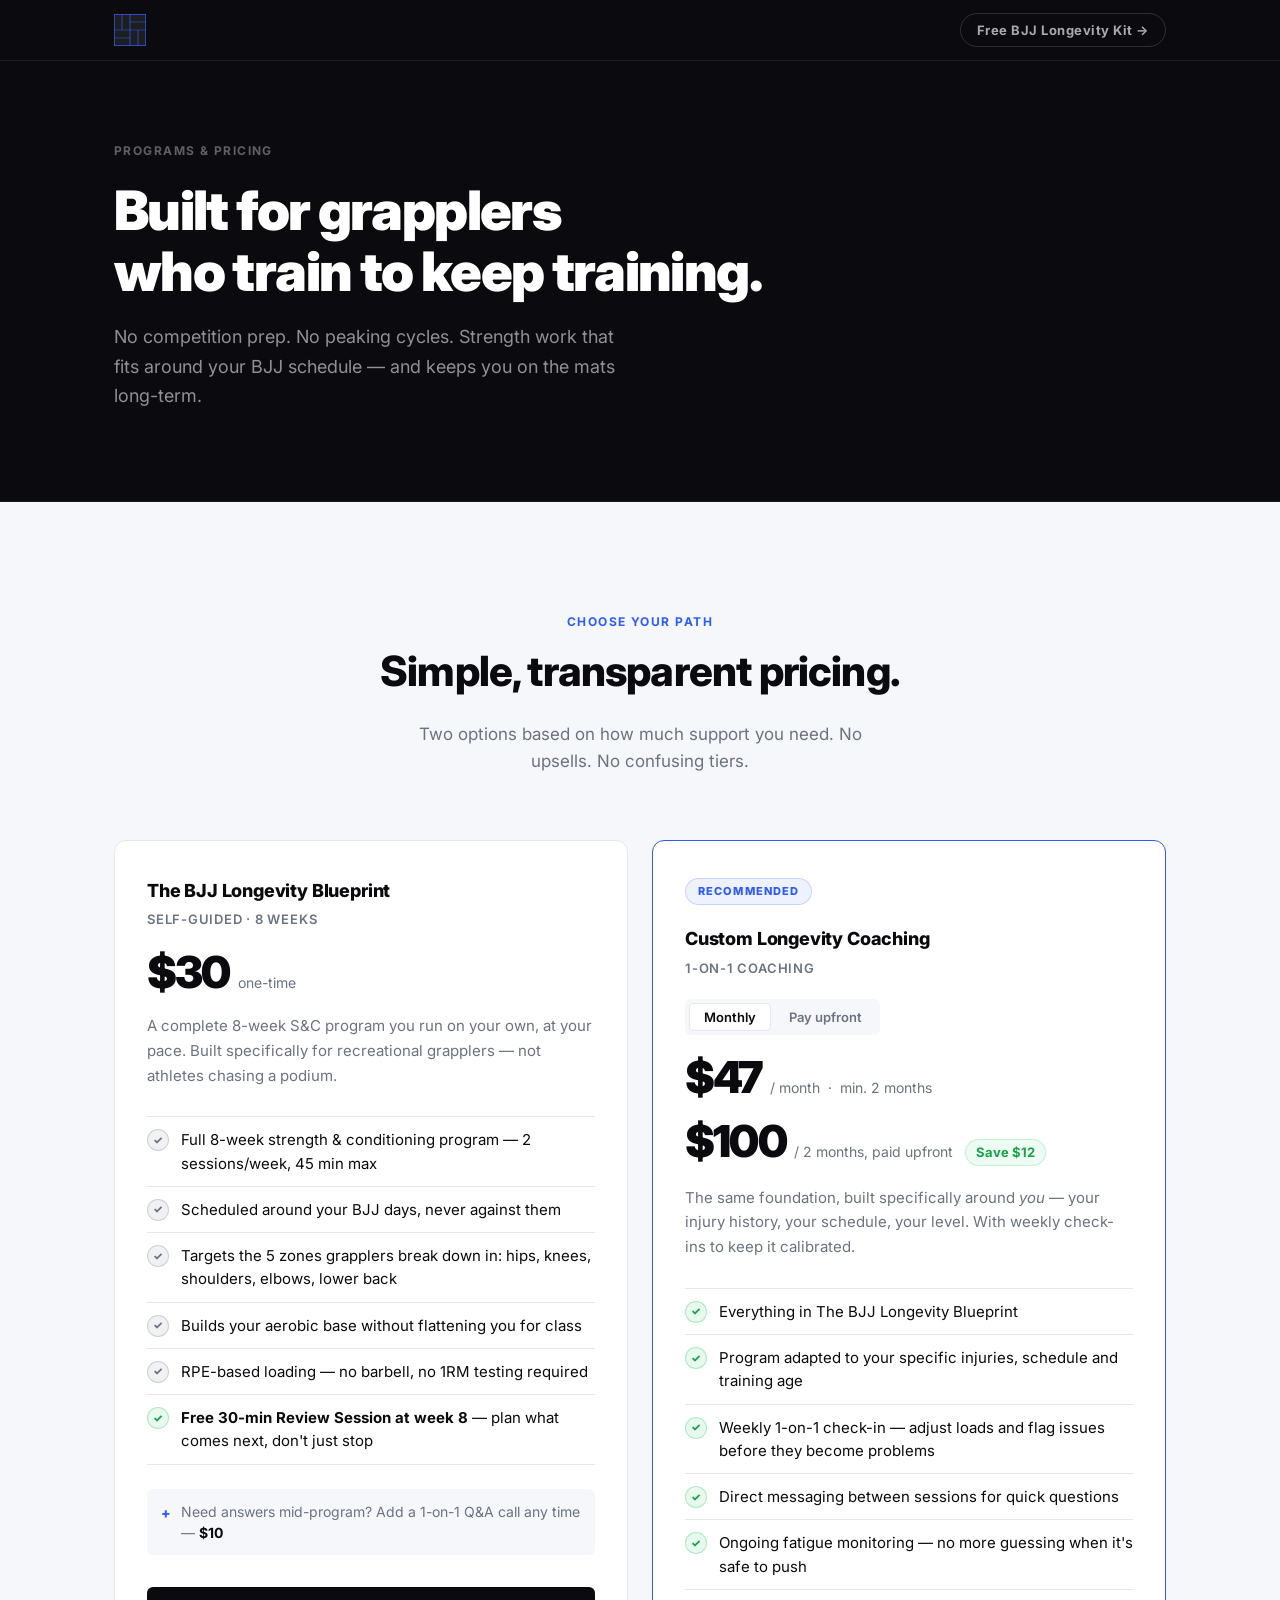
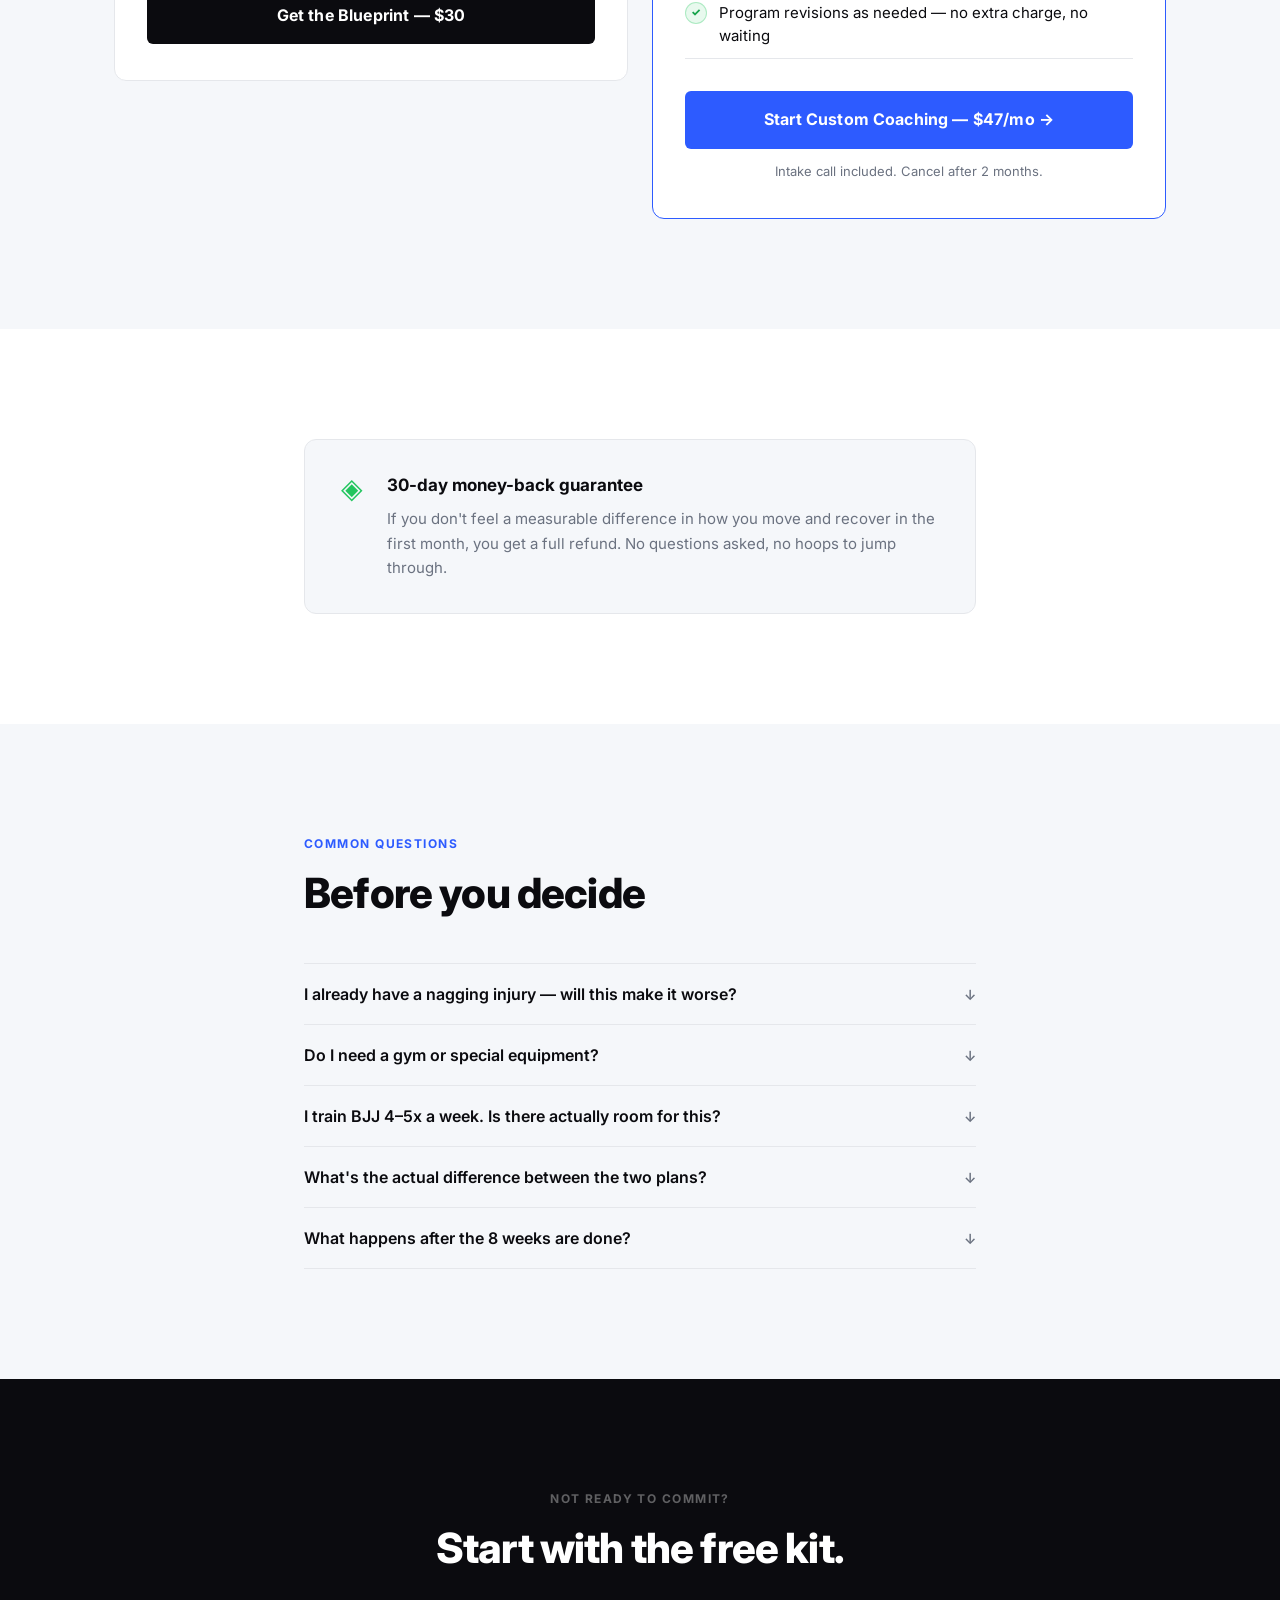
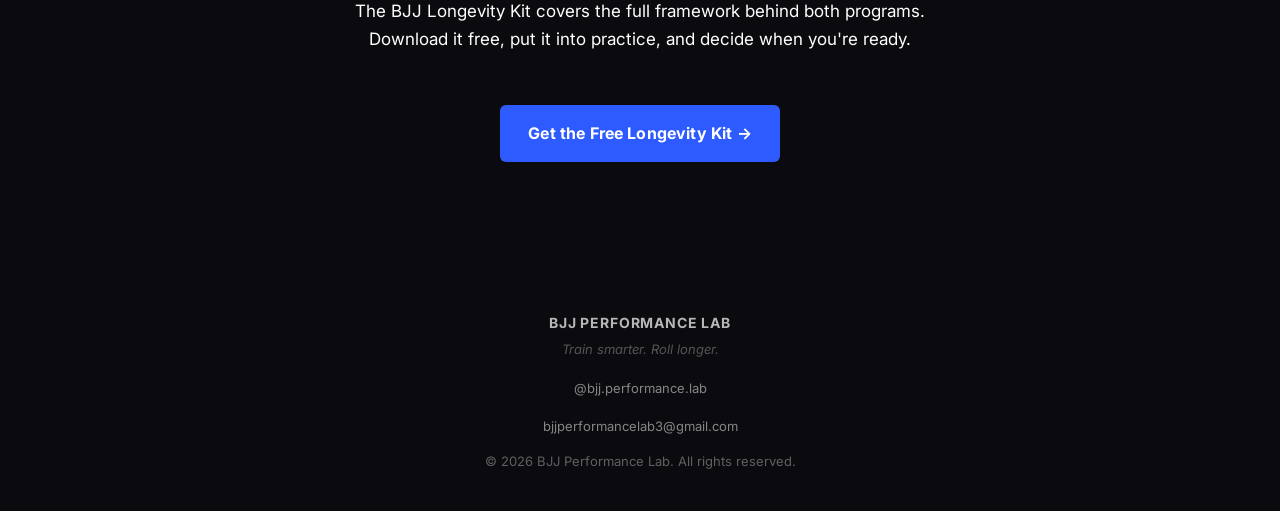
==== commit 790d55e5: "Add contact email to footer" ====
--- a/programs.html
+++ b/programs.html
@@ -109,7 +109,7 @@
             <span>Need answers mid-program? Add a 1-on-1 Q&amp;A call any time — <strong>$10</strong></span>
           </div>
 
-          <a href="https://www.paypal.com/paypalme/TUUSUARIO/30" target="_blank" rel="noopener" class="btn btn--dark btn--full plan-cta">Get the Blueprint — $30</a>
+          <a href="https://www.paypal.com/paypalme/bjjperformancelab/30" target="_blank" rel="noopener" class="btn btn--dark btn--full plan-cta">Get the Blueprint — $30</a>
         </div>
 
         <!-- ── Plan 2 ── -->
@@ -168,7 +168,7 @@
             </li>
           </ul>
 
-          <a href="https://www.paypal.com/paypalme/TUUSUARIO/47" target="_blank" rel="noopener" class="btn btn--primary btn--full plan-cta" id="featured-cta" data-url-monthly="https://www.paypal.com/paypalme/TUUSUARIO/47" data-url-upfront="https://www.paypal.com/paypalme/TUUSUARIO/100">
+          <a href="https://www.paypal.com/paypalme/bjjperformancelab/47" target="_blank" rel="noopener" class="btn btn--primary btn--full plan-cta" id="featured-cta" data-url-monthly="https://www.paypal.com/paypalme/bjjperformancelab/47" data-url-upfront="https://www.paypal.com/paypalme/bjjperformancelab/100">
             Start Custom Coaching — $47/mo →
           </a>
           <p class="plan-card__footnote">Intake call included. Cancel after 2 months.</p>
@@ -283,6 +283,7 @@
       <p class="footer__brand">BJJ Performance Lab</p>
       <p class="footer__tagline">Train smarter. Roll longer.</p>
       <p class="footer__social"><a href="https://www.instagram.com/bjj.performance.lab" target="_blank" rel="noopener" class="footer__ig-link">@bjj.performance.lab</a></p>
+      <p class="footer__social"><a href="mailto:bjjperformancelab3@gmail.com" class="footer__ig-link">bjjperformancelab3@gmail.com</a></p>
       <p class="footer__copy">© 2026 BJJ Performance Lab. All rights reserved.</p>
     </div>
   </footer>
